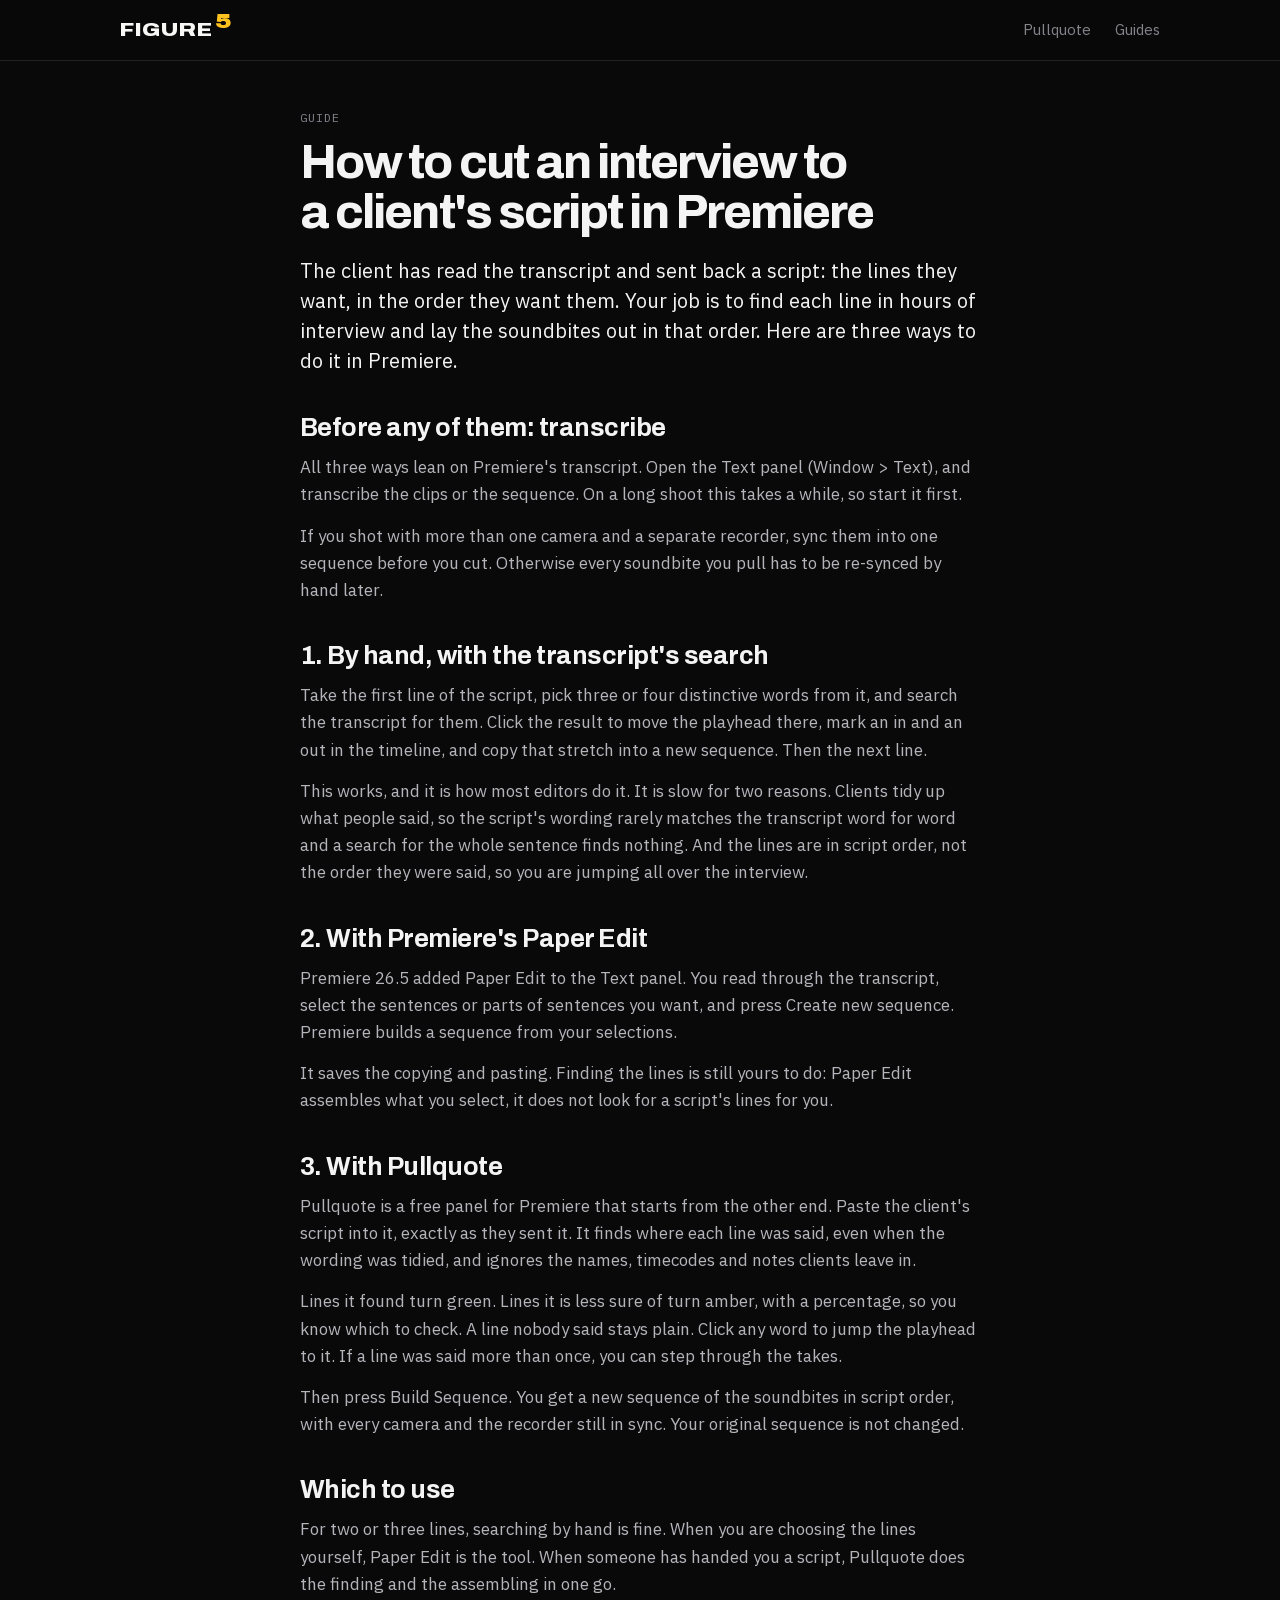
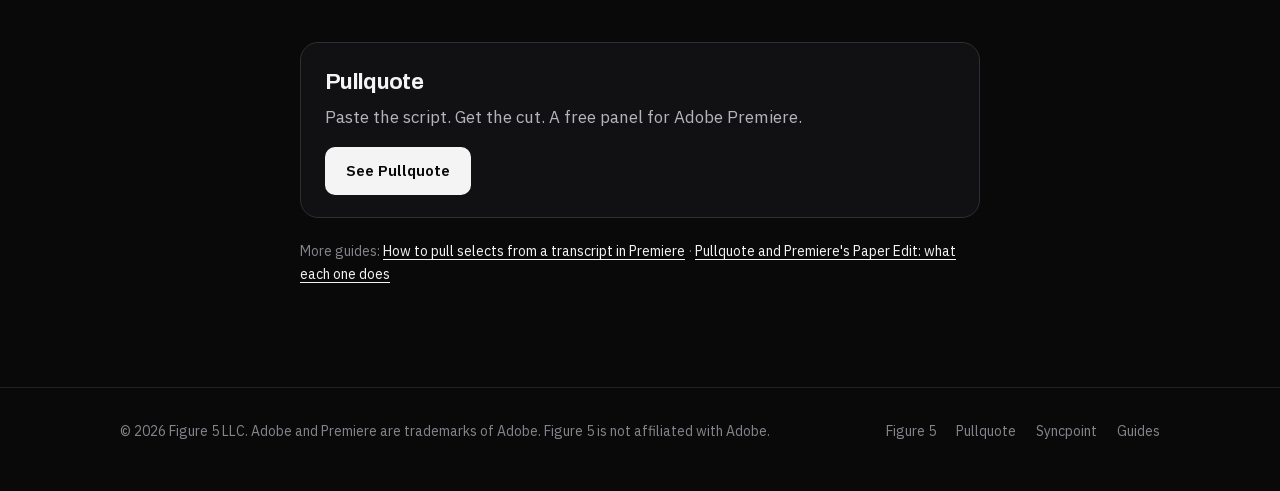
==== cut-interview-to-script-premiere.html @ 7e2ee5b4 "Guides: three Pullquote articles, the guides list, and links to them Co-Authored-By: Claude Fable 5." ====
<!doctype html>
<html lang="en">
<head>
<meta charset="utf-8">
<meta name="viewport" content="width=device-width,initial-scale=1,viewport-fit=cover">
<title>How to cut an interview to a client&#x27;s script in Premiere · Figure 5</title>
<meta name="description" content="The client sends a script of the lines they want. Three ways to find those lines in your interview footage and build the cut in Premiere, from slowest to fastest.">
<link rel="canonical" href="https://figure5media.com/cut-interview-to-script-premiere">
<meta property="og:type" content="article">
<meta property="og:url" content="https://figure5media.com/cut-interview-to-script-premiere">
<meta property="og:title" content="How to cut an interview to a client&#x27;s script in Premiere">
<meta property="og:description" content="The client sends a script of the lines they want. Three ways to find those lines in your interview footage and build the cut in Premiere, from slowest to fastest.">
<meta property="og:site_name" content="Figure 5">
<meta property="og:image" content="https://figure5media.com/og-pullquote.png">
<meta property="og:image:width" content="1200">
<meta property="og:image:height" content="630">
<meta name="twitter:card" content="summary_large_image">
<meta name="theme-color" content="#09090a">
<link rel="alternate" type="text/markdown" href="https://figure5media.com/cut-interview-to-script-premiere.md">
<link rel="icon" href="favicon.ico">
<link rel="icon" type="image/png" sizes="32x32" href="favicon-32x32.png">
<link rel="apple-touch-icon" href="apple-touch-icon.png">
<link rel="preload" href="fonts/Archivo.woff2" as="font" type="font/woff2" crossorigin>
<link rel="stylesheet" href="site.css">
<script type="application/ld+json">
{
  "@context": "https://schema.org",
  "@type": "Article",
  "headline": "How to cut an interview to a client's script in Premiere",
  "description": "The client sends a script of the lines they want. Three ways to find those lines in your interview footage and build the cut in Premiere, from slowest to fastest.",
  "datePublished": "2026-11-21",
  "dateModified": "2026-11-21",
  "mainEntityOfPage": "https://figure5media.com/cut-interview-to-script-premiere",
  "author": {
    "@type": "Organization",
    "name": "Figure 5",
    "url": "https://figure5media.com/"
  },
  "publisher": {
    "@type": "Organization",
    "name": "Figure 5 LLC",
    "url": "https://figure5media.com/"
  },
  "about": {
    "@type": "SoftwareApplication",
    "name": "Pullquote",
    "url": "https://figure5media.com/pullquote"
  }
}
</script>
</head>
<body class="guide">
<a class="skip" href="#main">Skip to content</a>
<header class="top">
  <div class="wrap">
    <a class="mark" href="./" aria-label="Figure 5, home">FIGURE<sup>5</sup></a>
    <nav class="links" aria-label="Main">
      <a href="pullquote.html">Pullquote</a>
      <a href="guides.html">Guides</a>
    </nav>
  </div>
</header>
<main id="main" class="wrap article">

  <p class="label">Guide</p>
  <h1>How to cut an interview to a client&#x27;s script in Premiere</h1>
  <p class="lede">The client has read the transcript and sent back a script: the lines they want, in the order they want them. Your job is to find each line in hours of interview and lay the soundbites out in that order. Here are three ways to do it in Premiere.</p>
  <h2>Before any of them: transcribe</h2>
  <p>All three ways lean on Premiere&#x27;s transcript. Open the Text panel (Window &gt; Text), and transcribe the clips or the sequence. On a long shoot this takes a while, so start it first.</p>
  <p>If you shot with more than one camera and a separate recorder, sync them into one sequence before you cut. Otherwise every soundbite you pull has to be re-synced by hand later.</p>
  <h2>1. By hand, with the transcript&#x27;s search</h2>
  <p>Take the first line of the script, pick three or four distinctive words from it, and search the transcript for them. Click the result to move the playhead there, mark an in and an out in the timeline, and copy that stretch into a new sequence. Then the next line.</p>
  <p>This works, and it is how most editors do it. It is slow for two reasons. Clients tidy up what people said, so the script&#x27;s wording rarely matches the transcript word for word and a search for the whole sentence finds nothing. And the lines are in script order, not the order they were said, so you are jumping all over the interview.</p>
  <h2>2. With Premiere&#x27;s Paper Edit</h2>
  <p>Premiere 26.5 added Paper Edit to the Text panel. You read through the transcript, select the sentences or parts of sentences you want, and press Create new sequence. Premiere builds a sequence from your selections.</p>
  <p>It saves the copying and pasting. Finding the lines is still yours to do: Paper Edit assembles what you select, it does not look for a script&#x27;s lines for you.</p>
  <h2>3. With Pullquote</h2>
  <p>Pullquote is a free panel for Premiere that starts from the other end. Paste the client&#x27;s script into it, exactly as they sent it. It finds where each line was said, even when the wording was tidied, and ignores the names, timecodes and notes clients leave in.</p>
  <p>Lines it found turn green. Lines it is less sure of turn amber, with a percentage, so you know which to check. A line nobody said stays plain. Click any word to jump the playhead to it. If a line was said more than once, you can step through the takes.</p>
  <p>Then press Build Sequence. You get a new sequence of the soundbites in script order, with every camera and the recorder still in sync. Your original sequence is not changed.</p>
  <h2>Which to use</h2>
  <p>For two or three lines, searching by hand is fine. When you are choosing the lines yourself, Paper Edit is the tool. When someone has handed you a script, Pullquote does the finding and the assembling in one go.</p>
  <aside class="guide-cta">
    <div><b>Pullquote</b><span>Paste the script. Get the cut. A free panel for Adobe Premiere.</span></div>
    <a class="btn solid" href="pullquote.html">See Pullquote</a>
  </aside>
  <p class="fine">More guides: <a href="pull-selects-from-transcript-premiere.html">How to pull selects from a transcript in Premiere</a> · <a href="pullquote-vs-paper-edit.html">Pullquote and Premiere&#x27;s Paper Edit: what each one does</a></p>
</main>
<footer>
  <div class="wrap">
    <p>© 2026 Figure 5 LLC. Adobe and Premiere are trademarks of Adobe. Figure 5 is not affiliated with Adobe.</p>
    <nav aria-label="Footer">
      <a href="./">Figure 5</a>
      <a href="pullquote.html">Pullquote</a>
      <a href="https://syncpoint.video/">Syncpoint</a>
      <a href="guides.html">Guides</a>
    </nav>
  </div>
</footer>
</body>
</html>
---- site.css ----
/* Figure 5: one stylesheet for every page.
   The same quiet dark as syncpoint.video, so the family reads as one maker. Premiere is drawn in its
   own grays, so the tools are what stand out; the logo's gold appears once, on the 5. */
@font-face { font-family: "Archivo"; font-weight: 400 900; font-stretch: 75% 125%; font-display: swap; src: url(fonts/Archivo.woff2) format("woff2"); }
@font-face { font-family: "IBM Plex Sans"; font-weight: 400 600; font-display: swap; src: url(fonts/IBMPlexSans.woff2) format("woff2"); }
@font-face { font-family: "IBM Plex Mono"; font-weight: 400; font-display: swap; src: url(fonts/IBMPlexMono-400.woff2) format("woff2"); }

:root {
  color-scheme: dark;
  --bg: #09090a; --surface: #111113; --surface-2: #17171a; --line: #212125; --line-2: #2e2e33;
  --text: #b4b4ba; --text-strong: #f4f4f5; --dim: #84848b; --gold: #ffc21f; --gold-hi: #ffe38a;
  --rose: #ff7f8e; --blue: #70abf7; --mint: #7bedc9;
  /* Premiere, drawn: its panel grays, its blue, its clip colors */
  --pr-bg: #1d1d1f; --pr-panel: #232325; --pr-head: #2a2a2d; --pr-line: #333337; --pr-text: #c8c8cc; --pr-dim: #8d8d93; --pr-blue: #4b9cf5;
  /* The panels' own colours (ui-kit.css, dark) */
  --k-text: #bdbdbd; --k-strong: #d4d4d4; --k-dim: #9a9a9a; --k-faint: #8a8a8a; --k-green: #62dba8; --k-amber: #e2b866; --k-line: #3a3a3a; --k-border: #6e6e6e;
  --display: "Archivo", "Helvetica Neue", Arial, sans-serif;
  --body: "IBM Plex Sans", "Helvetica Neue", Arial, sans-serif;
  --mono: "IBM Plex Mono", ui-monospace, Menlo, monospace;
  --gutter: clamp(16px, 4vw, 40px);
  --wave: url("data:image/svg+xml,%3Csvg xmlns='http://www.w3.org/2000/svg' width='96' height='32'%3E%3Cg fill='rgba(0,0,0,.32)'%3E%3Crect x='0' y='11' width='2' height='10' rx='1'/%3E%3Crect x='4' y='7' width='2' height='18' rx='1'/%3E%3Crect x='8' y='12' width='2' height='8' rx='1'/%3E%3Crect x='12' y='5' width='2' height='22' rx='1'/%3E%3Crect x='16' y='9' width='2' height='14' rx='1'/%3E%3Crect x='20' y='3' width='2' height='26' rx='1'/%3E%3Crect x='24' y='10' width='2' height='12' rx='1'/%3E%3Crect x='28' y='6' width='2' height='20' rx='1'/%3E%3Crect x='32' y='13' width='2' height='6' rx='1'/%3E%3Crect x='36' y='8' width='2' height='16' rx='1'/%3E%3Crect x='40' y='4' width='2' height='24' rx='1'/%3E%3Crect x='44' y='11' width='2' height='10' rx='1'/%3E%3Crect x='48' y='7' width='2' height='18' rx='1'/%3E%3Crect x='52' y='2' width='2' height='28' rx='1'/%3E%3Crect x='56' y='10' width='2' height='12' rx='1'/%3E%3Crect x='60' y='12' width='2' height='8' rx='1'/%3E%3Crect x='64' y='6' width='2' height='20' rx='1'/%3E%3Crect x='68' y='9' width='2' height='14' rx='1'/%3E%3Crect x='72' y='4' width='2' height='24' rx='1'/%3E%3Crect x='76' y='11' width='2' height='10' rx='1'/%3E%3Crect x='80' y='8' width='2' height='16' rx='1'/%3E%3Crect x='84' y='13' width='2' height='6' rx='1'/%3E%3Crect x='88' y='5' width='2' height='22' rx='1'/%3E%3Crect x='92' y='10' width='2' height='12' rx='1'/%3E%3C/g%3E%3C/svg%3E");
}
* { box-sizing: border-box; }
html { scroll-padding-top: 72px; scroll-behavior: smooth; -webkit-text-size-adjust: 100%; }
body { margin: 0; background: var(--bg); color: var(--text); font-family: var(--body); font-size: 1.0625rem; line-height: 1.6; -webkit-font-smoothing: antialiased; }
a { color: inherit; }
p, ul, ol, figure { margin: 0; padding: 0; }
:focus-visible { outline: 2px solid var(--blue); outline-offset: 3px; border-radius: 6px; }
.wrap { max-width: 1120px; margin: 0 auto; padding-inline: var(--gutter); }
h1, h2, h3 { font-family: var(--display); color: var(--text-strong); text-wrap: balance; margin: 0; letter-spacing: -0.025em; }
h1 { font-size: clamp(2.1rem, 4.6vw, 3.4rem); font-weight: 750; line-height: 1.02; letter-spacing: -0.04em; }
h2 { font-size: clamp(1.75rem, 3.6vw, 2.5rem); font-weight: 700; line-height: 1.1; }
h3 { font-size: 1.125rem; font-weight: 650; letter-spacing: -0.01em; }
.skip { position: absolute; left: -999px; top: 0; background: var(--text-strong); color: #0a0a0b; padding: 8px 14px; z-index: 20; }
.skip:focus { left: 0; }
.label { font: 400 0.75rem/1 var(--mono); letter-spacing: 0.09em; text-transform: uppercase; color: var(--dim); }
.lede { max-width: 58ch; font-size: clamp(1.0625rem, 1.9vw, 1.25rem); line-height: 1.5; color: var(--text); text-wrap: pretty; }
.lede strong { color: var(--text-strong); font-weight: 500; }
.fine { font-size: 0.875rem; color: var(--dim); }

/* Buttons: one light button for the main step, quiet outlines for the rest */
.btn { display: inline-flex; align-items: center; justify-content: center; gap: 8px; font-family: var(--body); font-weight: 600; font-size: 0.9375rem;
       padding: 11px 20px; border-radius: 10px; border: 1px solid transparent; text-decoration: none; cursor: pointer; white-space: nowrap; transition: background 160ms, border-color 160ms; }
.btn.solid { background: var(--text-strong); color: #0a0a0b; }
.btn.solid:hover { background: var(--gold); }
.btn.small { padding: 7px 14px; font-size: 0.875rem; border-radius: 8px; }
.btn.ghost { background: transparent; color: var(--text-strong); border-color: var(--line-2); }
.btn.ghost:hover { border-color: #4a4a51; background: var(--surface); }
/* While no seller is switched on (<html data-checkout="">), Buy gives way to a quiet line. */
[data-checkout=""] [data-buy] { display: none; }
[data-checkout="paddle"] .soon { display: none; }
[data-download=""] [data-dl] { display: none; }
[data-download="on"] .soon { display: none; }
.soon { color: var(--dim); font-size: 0.9375rem; }

/* Header */
header.top { position: sticky; top: env(safe-area-inset-top, 0px); z-index: 10; background: color-mix(in srgb, var(--bg) 82%, transparent); backdrop-filter: blur(12px); -webkit-backdrop-filter: blur(12px); border-bottom: 1px solid var(--line); }
.top .wrap { display: flex; align-items: center; gap: 28px; height: 60px; }
.mark, .watermark { font-family: var(--display); font-weight: 800; font-stretch: 112%; letter-spacing: 0.02em; }
/* The wordmark as ChatGPT drew it for Michael (2026-11-21): heavier, wider, off-white, the yellow 5 raised. Set in
   Archivo at its heaviest and widest, which the site already carries, so it stays text and stays sharp. */
.mark { font-size: 1.125rem; font-weight: 900; font-stretch: 125%; letter-spacing: 0.055em; line-height: 1; color: #f7f7f5; text-decoration: none; display: inline-flex; align-items: flex-start; }
.mark sup { font-size: 1.12em !important; margin-left: 0.1em !important; transform: translateY(-0.34em) !important; }
.mark sup, .watermark sup { color: var(--gold); font-size: 1.05em; line-height: 0.7; margin-left: 0.08em; transform: translateY(-0.28em); display: inline-block; vertical-align: top; }
.brand svg { width: 26px; height: 26px; flex: none; }
.hero h1 { display: inline-flex; align-items: center; gap: 0.2em; }
.hero h1 svg { width: 0.82em; height: 0.82em; flex: none; }
.brand { display: flex; align-items: center; gap: 10px; text-decoration: none; }
.brand span { font-family: var(--display); font-weight: 700; font-size: 1.125rem; color: var(--text-strong); letter-spacing: -0.02em; }
nav.links { display: flex; gap: 24px; margin-left: auto; font-size: 0.9375rem; }
nav.links a { text-decoration: none; color: var(--dim); transition: color 160ms; }
nav.links a:hover { color: var(--gold); }
@media (max-width: 560px) { nav.links { gap: 16px; font-size: 0.875rem; } nav.links .opt { display: none; } }

/* The top of the home page: one sentence, close under the header. */
.intro { display: grid; gap: 14px; padding-block: clamp(28px, 4vw, 52px) clamp(8px, 1.5vw, 16px); }

/* A tool: its name and one line on the left, where to go on the right, lined up with the demo's edges. */
.tool { padding-block: clamp(22px, 3vw, 36px) clamp(36px, 5vw, 56px); }
.tool + .tool { border-top: 1px solid var(--line); }
.tool-head { display: flex; justify-content: space-between; align-items: flex-end; gap: 24px 32px; padding-bottom: clamp(18px, 2.4vw, 26px); }
.tool-name { display: grid; gap: 8px; justify-items: start; }
.tool-name h2, .tool-name h1 { display: inline-flex; align-items: center; gap: 0.25em; font-size: clamp(2rem, 4.6vw, 3rem); font-weight: 750; line-height: 0.95; letter-spacing: -0.045em; }
.tool-name svg { width: 0.82em; height: 0.82em; flex: none; }
.tagline { font-family: var(--display); font-size: clamp(1.125rem, 2.2vw, 1.4375rem); font-weight: 500; line-height: 1.3; color: var(--text-strong); letter-spacing: -0.015em; }
.tool-go { display: grid; gap: 10px; justify-items: end; text-align: right; }
.tag { font: 400 0.6875rem/1 var(--mono); letter-spacing: 0.08em; text-transform: uppercase; color: var(--gold); border: 1px solid color-mix(in srgb, var(--gold) 50%, transparent); padding: 5px 7px; border-radius: 5px; align-self: center; }
@media (max-width: 760px) { .tool-head { flex-direction: column; align-items: flex-start; } .tool-go { justify-items: start; text-align: left; } }

/* THE DEMOS: a corner of Premiere, drawn in its own grays - the Project panel, the tool's panel and the
   Timeline. Each plays by itself. Drawn as on syncpoint.video; Syncpoint's is that page's demo unchanged. */
.demo { position: relative; max-width: 1080px; margin: 0 auto; padding: 4px; display: grid; grid-template-columns: 1.15fr 1fr; gap: 4px;
        background: #0e0e0f; border: 1px solid #2b2b2e; border-radius: 12px; overflow: hidden;
        box-shadow: 0 30px 80px -20px rgba(0,0,0,.75); font-family: var(--body); font-size: 11px; line-height: 1.6; color: var(--pr-text); }
.pn { background: var(--pr-bg); border-radius: 6px; overflow: hidden; display: flex; flex-direction: column; min-width: 0; }
.pn.tlp { grid-column: 1 / -1; }
.ptabs { display: flex; align-items: stretch; gap: 18px; height: 28px; padding: 0 12px; border-bottom: 1px solid var(--pr-line); color: var(--pr-dim); white-space: nowrap; overflow: hidden; flex: none; }
.ptabs span { display: flex; align-items: center; gap: 6px; }
.ptabs .on { color: #e6e6e9; box-shadow: inset 0 -2px 0 #9a9aa0; }
.ptabs .hb { color: var(--pr-dim); font-style: normal; font-size: 12px; }
.lb { width: 9px; height: 9px; border-radius: 2px; flex: none; display: inline-block; }
.lb.g { background: #5fbf6e; } .lb.y { background: #e0a83c; }
.ic { width: 12px; height: 12px; flex: none; color: #9b9ba1; }

/* Project panel */
.proj { padding-bottom: 8px; }
.proj-file { display: flex; align-items: center; gap: 6px; padding: 8px 12px 6px; color: #d6d6da; }
.proj-search { margin: 0 12px 8px; height: 20px; border-radius: 4px; background: #141416; border: 1px solid var(--pr-line); display: flex; align-items: center; padding: 0 6px; }
.proj-cols, .proj-row { display: grid; grid-template-columns: 1fr 74px 84px; gap: 8px; align-items: center; padding: 0 12px; height: 22px; }
.proj-cols { color: var(--pr-dim); border-bottom: 1px solid var(--pr-line); }
.proj-row { color: #d6d6da; }
.proj-row > span:first-child { display: flex; align-items: center; gap: 7px; min-width: 0; overflow: hidden; white-space: nowrap; }
.proj-row .num { color: var(--pr-dim); font-variant-numeric: tabular-nums; }
.proj-row.new { opacity: 0; transition: opacity 300ms ease 700ms, background 300ms ease 700ms; }
:is([data-stage="done"], [data-stage="built"]) .proj-row.new { opacity: 1; background: #2c3a52; }

/* Syncpoint panel, as it looks in Premiere */
.sp-seq { display: flex; align-items: center; gap: 8px; padding: 12px 14px 10px; font-size: 12px; color: #e0e0e4; min-width: 0; }
.sp-seq span { overflow: hidden; text-overflow: ellipsis; white-space: nowrap; }
.sp-btns { display: flex; gap: 8px; padding: 0 14px 12px; }
.sp-btn { font-size: 12px; font-weight: 600; padding: 4px 16px; border-radius: 999px; border: 1.5px solid #6a6a70; color: #e6e6e9; transition: background 120ms, transform 120ms, opacity 200ms; white-space: nowrap; }
.sp-btn.sync { border-color: #2680eb; background: rgba(38,128,235,.16); color: #cfe2fb; }
.press .sp-btn.sync { background: rgba(38,128,235,.45); transform: scale(0.95); }
.sp-main { position: relative; flex: 1; min-height: 142px; padding: 0 14px; font-size: 11.5px; }
.sp-state { position: absolute; inset: 0 14px auto; opacity: 0; transition: opacity 250ms; }
[data-stage="before"] .s-before, [data-stage="running"] .s-running, [data-stage="done"] .s-done { opacity: 1; }
.s-before { top: 14px; text-align: center; color: var(--pr-dim); line-height: 1.55; }
.s-before b { display: block; color: #d6d6da; font-weight: 400; }
.s-running { top: 6px; }
.s-running p { color: #d6d6da; margin-bottom: 8px; }
.bar { height: 4px; border-radius: 2px; background: #3a3a3f; overflow: hidden; }
.bar i { display: block; height: 100%; width: 0; background: #2680eb; }
[data-stage="running"] .bar i { width: 100%; transition: width 1700ms linear; }
.s-done p { display: flex; align-items: center; gap: 6px; }
.s-done .ans { font-size: 12.5px; font-weight: 600; color: #ececef; }
.s-done .sub { margin: 3px 0 0 20px; color: var(--pr-dim); }
.s-done .det { margin-top: 12px; font-weight: 600; color: #e0e0e4; }
.s-done .drow { margin-top: 5px; color: #b9b9bf; }
.tri { width: 0; height: 0; border-left: 4px solid transparent; border-right: 4px solid transparent; border-top: 5px solid #4b9cf5; display: inline-block; }
.tri.r { transform: rotate(-90deg); }
.sp-foot { display: flex; align-items: center; justify-content: space-between; padding: 8px 14px; color: var(--pr-dim); font-size: 10.5px; }

/* Pullquote panel, as it looks in Premiere (its own index.html and ui-kit.css, dark). */
.demo.pq { grid-template-columns: 1fr 1.25fr; }
.pq-body { display: flex; flex-direction: column; padding: 14px 14px 4px; flex: 1; min-height: 0; font-family: -apple-system, "Segoe UI", sans-serif; color: var(--k-text); }
.pq-brand { display: flex; align-items: center; }
.pq-brand svg { flex: none; margin-right: 8px; }
.pq-name { flex: 1; min-width: 0; font-size: 12px; color: var(--k-strong); white-space: nowrap; overflow: hidden; text-overflow: ellipsis; }
.pq-edit { flex: none; margin-left: 10px; padding: 2px 10px; font-size: 11px; border: 1px solid var(--k-line); border-radius: 14px; color: var(--k-text); opacity: 0; transition: opacity 250ms; }
.pq-meter { height: 2px; margin: 7px 0 10px; border-radius: 1px; background: var(--k-line); overflow: hidden; }
.pq-meter i { display: block; height: 2px; width: 0; background: #2680eb; }
.pq-sum { display: flex; align-items: center; height: 16px; margin: -3px 0 8px; font-size: 11px; white-space: nowrap; overflow: hidden; opacity: 0; transition: opacity 300ms ease 500ms; }
.lg { display: flex; align-items: center; margin-right: 14px; }
.sw { width: 10px; height: 10px; margin-right: 6px; border-radius: 2px; flex: none; }
.sw.found { background: rgba(98,219,168,.26); border-left: 2px solid var(--k-green); }
.sw.check { background: rgba(226,184,102,.30); border-left: 2px solid var(--k-amber); }
.sw.nf { border: 1px solid var(--k-border); }
.pq-doc { position: relative; height: 204px; overflow: hidden; padding: 2px 4px 0 0; }
.pq-box { position: absolute; inset: 0 0 8px 0; border: 1px solid #55555a; border-radius: 4px; background: #161617; padding: 7px 9px; font-size: 12px; color: var(--k-faint); transition: opacity 200ms; }
.pq-box::before { content: ""; display: inline-block; width: 1px; height: 14px; background: #d4d4d4; vertical-align: -2px; margin-right: 1px; animation: caret 1.1s steps(1) infinite; }
@keyframes caret { 50% { opacity: 0; } }
.blk, .plain { font-size: 12px; line-height: 1.6; color: var(--k-text); margin: 7px 0; opacity: 0; transition: opacity 250ms, background-color 350ms, border-color 350ms; transition-delay: 0ms, var(--d, 0ms), var(--d, 0ms); }
.blk { padding: 4px 24px 5px 8px; border-radius: 4px; border-left: 2px solid transparent; background-color: transparent; }
.plain { padding: 0 9px 0 10px; }
.blk:first-of-type { margin-top: 0; }
.pct { font-size: 10px; font-weight: 700; color: var(--k-amber); margin-right: 5px; display: none; }
.said { color: var(--k-faint); }
.ig { color: var(--k-faint); font-size: 11px; letter-spacing: 1px; padding: 0 2px; display: none; }
.pq-foot { display: flex; align-items: center; height: 36px; margin-right: -6px; }
.showig { font-size: 11px; color: var(--k-dim); opacity: 0; transition: opacity 250ms; }
.pq-foot .grow { flex: 1; }
.sp-btn.build { border-color: #2680eb; color: #4b9cf5; margin-left: 6px; opacity: .4; }
.press .sp-btn.build { background: rgba(38,128,235,.3); transform: scale(0.95); }
/* Its stages: empty (the box), pasted (the script, plain), matched (blocks), built (the new sequence). */
:is([data-stage="pasted"], [data-stage="matched"], [data-stage="building"], [data-stage="built"]) .pq-box { opacity: 0; }
:is([data-stage="pasted"], [data-stage="matched"], [data-stage="building"], [data-stage="built"]) :is(.blk, .plain) { opacity: 1; }
:is([data-stage="matched"], [data-stage="building"], [data-stage="built"]) :is(.pq-sum, .pq-edit, .showig) { opacity: 1; }
:is([data-stage="matched"], [data-stage="building"], [data-stage="built"]) .blk { border-left-color: var(--k-green); background-color: rgba(98,219,168,.14); }
:is([data-stage="matched"], [data-stage="building"], [data-stage="built"]) .blk.check { border-left-color: var(--k-amber); background-color: rgba(226,184,102,.17); }
:is([data-stage="matched"], [data-stage="building"], [data-stage="built"]) :is(.pct, .ig) { display: inline; }
:is([data-stage="matched"], [data-stage="building"], [data-stage="built"]) .said { display: none; }
:is([data-stage="matched"], [data-stage="building"], [data-stage="built"]) .sp-btn.build { opacity: 1; }

/* Timeline panel */
.tlg { --hw: 118px; --rowH: 40px; --rulerH: 38px; display: grid; grid-template-columns: 30px var(--hw) 1fr; grid-template-rows: var(--rulerH) calc(4 * var(--rowH)) 16px; }
.tl-tools { grid-row: 1 / -1; border-right: 1px solid var(--pr-line); display: flex; flex-direction: column; align-items: center; gap: 6px; padding-top: 8px; }
.tl-tools svg { width: 18px; height: 18px; padding: 3px; border-radius: 4px; color: #a5a5ab; }
.tl-tools svg.on { background: #2680eb; color: #fff; }
.tcbox { display: flex; flex-direction: column; justify-content: center; padding-left: 8px; border-bottom: 1px solid var(--pr-line); }
.tc { font-size: 13px; font-weight: 500; color: #4b9cf5; font-variant-numeric: tabular-nums; letter-spacing: 0.02em; }
.ruler { position: relative; border-bottom: 1px solid var(--pr-line); overflow: hidden; }
.ruler .ticks { position: absolute; left: 0; right: 0; bottom: 0; height: 7px; background: repeating-linear-gradient(90deg, #55555b 0 1px, transparent 1px 25%); }
.ruler .minor { position: absolute; left: 0; right: 0; bottom: 0; height: 3px; background: repeating-linear-gradient(90deg, #3a3a3f 0 1px, transparent 1px 10px); }
.tick { position: absolute; top: 3px; font-size: 9.5px; color: var(--pr-dim); font-variant-numeric: tabular-nums; transform: translateX(3px); white-space: nowrap; }
.mk { position: absolute; top: 17px; height: 9px; border-radius: 1px; opacity: 0; transition: opacity 400ms ease 900ms; }
.mk span { position: absolute; left: 10px; top: 0; font-size: 7.5px; font-weight: 700; letter-spacing: 0.06em; line-height: 9px; color: rgba(10,10,11,.85); white-space: nowrap; }
.mk::before { content: ""; position: absolute; left: 0; top: -2px; width: 7px; height: 11px; background: inherit; clip-path: polygon(0 0, 100% 0, 100% 70%, 50% 100%, 0 70%); filter: brightness(1.15); }
.mk.ok { background: #3fcf8e; } .mk.bad { background: #e46a78; }
[data-stage="done"] .mk { opacity: 1; }
.heads { display: grid; grid-template-rows: repeat(4, var(--rowH)); }
.th { display: flex; align-items: center; gap: 7px; padding: 0 8px 0 4px; border-bottom: 1px solid var(--pr-line); background: #222225; }
.th .patch, .th .tgt { width: 20px; height: 16px; border-radius: 3px; display: grid; place-items: center; font-size: 9px; font-weight: 600; color: #e6e6e9; flex: none; }
.th .patch.on, .th .tgt.on { background: #2f64b8; }
.th .ms { font-size: 9px; color: #9b9ba1; width: 10px; text-align: center; }
.lane { position: relative; overflow: hidden; background: #19191b; }
.rowline { position: absolute; left: 0; right: 0; height: 1px; background: var(--pr-line); }
.clip { --x: var(--xb); --row: var(--rb);
  position: absolute; left: calc(var(--x) * 1%); width: calc(var(--w) * 1%);
  top: calc(var(--row) * var(--rowH) + 3px); height: calc(var(--rowH) - 6px);
  border-radius: 2px; padding: 2px 5px 0; overflow: hidden; white-space: nowrap; text-overflow: ellipsis;
  font-size: 9.5px; color: #1b2133; box-shadow: inset 0 0 0 1px rgba(0,0,0,.28);
  transition: left 900ms cubic-bezier(.2,.8,.2,1), top 900ms cubic-bezier(.2,.8,.2,1), opacity 350ms ease; transition-delay: var(--d, 0ms); }
.clip.v { background: #8fa9e6; }
.clip.au { background: #86d3a4 var(--wave) repeat-x 0 85% / auto 62%; color: #173b26; }
.clip.au.ca { background-color: #8fa9e6; background-position: 0 50%; background-size: auto 70%; }   /* a camera's own sound: its clip's label color, no name, as in Premiere; recorder files are green */
:is([data-stage="done"], [data-stage="built"]) .clip { --x: var(--xa); --row: var(--ra, var(--rb)); }
[data-stage="done"] .clip.ca { opacity: 0; }
/* Pullquote's build: the long takes give way to the soundbites, which close up in script order. */
.clip.seg { opacity: 0; }
[data-stage="built"] .clip.seg { opacity: 1; }
[data-stage="built"] .clip.src { opacity: 0; transition-delay: 0ms; }
.playhead { position: absolute; top: 0; bottom: 0; width: 1px; left: 1.5%; background: #4b9cf5; z-index: 2; transition: left 1200ms cubic-bezier(.2,.8,.2,1) 200ms; }
[data-stage="done"] .playhead { left: 38%; }
.ruler .phead { position: absolute; bottom: 0; left: 1.5%; width: 9px; height: 11px; margin-left: -4px; background: #4b9cf5; clip-path: polygon(0 0, 100% 0, 100% 60%, 50% 100%, 0 60%); transition: left 1200ms cubic-bezier(.2,.8,.2,1) 200ms; z-index: 2; }
[data-stage="done"] .ruler .phead { left: 38%; }
.zoombar { grid-column: 2 / -1; display: flex; align-items: center; gap: 0; padding: 0 8px; border-top: 1px solid var(--pr-line); }
.zoombar i { flex: 1; height: 2px; background: #3a3a3f; position: relative; }
.zoombar i::before, .zoombar i::after { content: ""; position: absolute; top: -3px; width: 8px; height: 8px; border-radius: 50%; border: 1px solid #8d8d93; background: var(--pr-bg); }
.zoombar i::before { left: -4px; } .zoombar i::after { right: -4px; }
.ttab { gap: 6px; }
.ttab.syn { display: none; }
:is([data-stage="done"], [data-stage="built"]) .ttab.syn { display: flex; }
:is([data-stage="done"], [data-stage="built"]) .ttab.orig { color: var(--pr-dim); box-shadow: none; }
.demo.instant * { transition: none !important; }
.demo-cap { display: flex; flex-wrap: wrap; align-items: center; justify-content: space-between; gap: 8px 16px; max-width: 1080px; margin: 14px auto 0; font-size: 0.8125rem; color: var(--dim); }
.playpause { background: none; border: 1px solid var(--line-2); color: var(--dim); font: inherit; font-size: 0.8125rem; padding: 3px 12px; border-radius: 999px; cursor: pointer; }
.playpause:hover { color: var(--text-strong); border-color: #4a4a51; }
@media (prefers-reduced-motion: reduce) { .demo * { transition: none !important; animation: none !important; } .playpause { display: none; } html { scroll-behavior: auto; } }
@media (max-width: 760px) {
  .demo, .demo.pq { grid-template-columns: 1fr; }
  .proj, .tl-tools { display: none; }
  .tlg { --hw: 30px; --rowH: 34px; --rulerH: 32px; grid-template-columns: var(--hw) 1fr; }
  .tcbox { padding-left: 4px; } .tc { font-size: 0; }
  .th { justify-content: center; padding: 0; }
  .th .patch, .th .ic, .th .ms { display: none; } .th .tgt { background: none !important; color: var(--pr-dim); }
  .tick { font-size: 8px; } .tick:nth-child(even) { display: none; }
  .clip { font-size: 8px; padding: 1px 3px 0; }
  .mk span { display: none; }
  .sp-main { min-height: 84px; }
  .s-done .drow { display: none; }
  .pq-doc { height: 268px; }
  .lg:last-child { display: none; }
}

/* Sections */
.band { padding-block: clamp(48px, 7vw, 88px); border-top: 1px solid var(--line); }
.split { display: grid; grid-template-columns: 1fr 2fr; gap: clamp(24px, 5vw, 64px); align-items: start; }
.stack { display: grid; gap: 16px; align-content: start; justify-items: start; }
.list { list-style: none; display: grid; grid-template-columns: 1fr 1fr; border-top: 1px solid var(--line); margin-top: 12px; width: 100%; }
.list li { padding: 13px 16px 13px 0; border-bottom: 1px solid var(--line); font-size: 0.96875rem; color: var(--text-strong); }
.promises { display: grid; grid-template-columns: repeat(3, 1fr); border-block: 1px solid var(--line); }
.promises div { padding: 26px 24px; display: grid; gap: 6px; align-content: start; border-left: 1px solid var(--line); }
.promises div:nth-child(3n + 1) { border-left: 0; padding-left: 0; }
.promises div:nth-child(n + 4) { border-top: 1px solid var(--line); }
.promises b { color: var(--text-strong); font-weight: 600; font-size: 1.0625rem; }
.promises span { font-size: 0.96875rem; line-height: 1.55; }
.promises.steps { counter-reset: n; }
.promises.steps div::before { counter-increment: n; content: "0" counter(n); font: 400 0.75rem/1 var(--mono); color: var(--dim); letter-spacing: 0.08em; margin-bottom: 6px; }
.limits { padding-left: 1.1em; display: grid; gap: 8px; font-size: 0.96875rem; }
.buybox { display: grid; gap: 18px; justify-items: center; text-align: center; }
.cta-row { display: flex; flex-wrap: wrap; gap: 10px 14px; align-items: center; }
.soon a, .fine a, .faq a { color: var(--text-strong); text-underline-offset: 3px; }
.soon a:hover, .fine a:hover, .faq a:hover { color: var(--gold); }
@media (max-width: 820px) {
  .split { grid-template-columns: 1fr; }
  .promises { grid-template-columns: 1fr; }
  .promises div, .promises div:nth-child(3n + 1) { border-left: 0; padding-inline: 4px; }
  .promises div + div { border-top: 1px solid var(--line); }
}
@media (max-width: 480px) { .list { grid-template-columns: 1fr; } }

/* Contact */
form { display: grid; gap: 12px; max-width: 520px; width: 100%; }
input, textarea { width: 100%; min-width: 0; background: var(--surface); border: 1px solid var(--line-2); border-radius: 10px; color: var(--text-strong); padding: 11px 13px; font: inherit; }
input:focus, textarea:focus { outline: none; border-color: #55555c; }
input::placeholder, textarea::placeholder { color: #5f5f66; }
textarea { min-height: 120px; resize: vertical; }
form .btn { justify-self: start; }
.hp { position: absolute; left: -9999px; }
.email { font: 650 clamp(1.2rem, 2.4vw, 1.6rem)/1.2 var(--display); color: var(--gold); text-decoration: none; transition: color 160ms; }
.email:hover { color: var(--gold-hi); }

/* Work (the unlisted page) */
.videos { display: grid; grid-template-columns: 1fr 1fr; gap: 28px; padding-bottom: 88px; }
.videos figure { display: grid; gap: 12px; }
.videos iframe { width: 100%; aspect-ratio: 16 / 9; border: 0; border-radius: 12px; background: #000; }
.videos figcaption { font-family: var(--display); font-weight: 650; color: var(--text-strong); }
@media (max-width: 760px) { .videos { grid-template-columns: 1fr; } }

footer { border-top: 1px solid var(--line); padding-block: 32px 48px; color: var(--dim); font-size: 0.875rem; }
footer .wrap { display: flex; flex-wrap: wrap; justify-content: space-between; gap: 12px 28px; }
footer nav { display: flex; flex-wrap: wrap; gap: 20px; }
footer a { text-decoration: none; }
footer a:hover { color: var(--gold); }

/* THE HOME PAGE'S CARDS: one big button for each tool. On top, the tool's Timeline as Premiere draws it,
   going by itself from before to after; under it the name, one line, and where the card leads. */
main > section { padding-block: clamp(48px, 7vw, 88px); border-top: 1px solid var(--line); }
main > section.cards { border-top: 0; padding-block: clamp(14px, 2vw, 24px) clamp(48px, 7vw, 88px); display: grid; grid-template-columns: 1fr 1fr; gap: 20px; }
.card { display: flex; flex-direction: column; min-width: 0; background: var(--surface); border: 1px solid var(--line-2); border-radius: 18px; padding: 10px; text-decoration: none; color: var(--text); transition: border-color 200ms, transform 200ms, background 200ms; }
.card:hover { border-color: var(--gold); transform: translateY(-3px); background: var(--surface-2); }
.card-text { display: grid; gap: 8px; justify-items: start; padding: 22px 16px 16px; flex: 1; align-content: start; }
.card h2 { display: inline-flex; align-items: center; gap: 0.3em; font-size: clamp(1.75rem, 3.2vw, 2.4rem); font-weight: 750; line-height: 1; letter-spacing: -0.04em; }
.card h2 svg { width: 0.82em; height: 0.82em; flex: none; }
.card .tagline { font-size: clamp(1.0625rem, 1.7vw, 1.25rem); }
.go { margin-top: 10px; font-weight: 600; font-size: 0.9375rem; color: var(--text-strong); transition: color 200ms; }
.go::after { content: " →"; }
.card:hover .go { color: var(--gold); }
.demo.mini { grid-template-columns: 1fr; max-width: none; margin: 0; box-shadow: none; border-radius: 10px; }
.demo.mini .tl-tools { display: none; }
.demo.mini .tlg { --hw: 30px; --rowH: 34px; --rulerH: 32px; grid-template-columns: var(--hw) 1fr; }
.demo.mini .tcbox { padding-left: 4px; } .demo.mini .tc { font-size: 0; }
.demo.mini .th { justify-content: center; padding: 0; }
.demo.mini .th :is(.patch, .ic, .ms) { display: none; } .demo.mini .th .tgt { background: none !important; color: var(--pr-dim); }
.demo.mini .tick { font-size: 8.5px; }
.demo.mini .clip { font-size: 8.5px; padding: 1px 4px 0; }
@media (max-width: 860px) { main > section.cards { grid-template-columns: 1fr; } }

/* A TOOL'S OWN PAGE, laid out as syncpoint.video's. */
.hero { display: flex; justify-content: space-between; align-items: flex-end; gap: 32px; padding-block: clamp(28px, 4vw, 52px) clamp(22px, 2.5vw, 30px); }
.hero-name { display: grid; gap: 10px; justify-items: start; }
.hero-buy { display: grid; gap: 10px; justify-items: end; }
.hero-buy .fine { text-align: right; }
.hero h1 { font-size: clamp(2.5rem, 6vw, 4rem); font-weight: 750; line-height: 0.95; letter-spacing: -0.045em; }
.hero .tagline { font-size: clamp(1.25rem, 2.6vw, 1.625rem); }
.top .btn { margin-left: 0; }
@media (max-width: 760px) { .hero { flex-direction: column; align-items: center; text-align: center; gap: 20px; } .hero-name, .hero-buy { justify-items: center; } .hero-buy .fine { text-align: center; } .cta-row { justify-content: center; } }
@media (max-width: 720px) { .top nav.links.sections { display: none; } .top .btn { margin-left: auto; } }
.demo-wrap { padding-bottom: clamp(36px, 5vw, 56px); }
.demo-lede { margin: 26px auto 0; text-align: center; text-wrap: balance; }
.head { display: grid; gap: 14px; max-width: 40rem; margin-bottom: clamp(32px, 5vw, 52px); }
.head p { font-size: 1.125rem; }
.head.center { margin-inline: auto; text-align: center; justify-items: center; }
.price-card { max-width: 560px; margin: 0 auto; background: var(--surface); border: 1px solid var(--line-2); border-radius: 18px; padding: clamp(28px, 5vw, 40px); display: grid; gap: 22px; }
.price { display: flex; align-items: baseline; gap: 14px; flex-wrap: wrap; }
.price b { font-family: var(--display); font-weight: 750; font-size: clamp(3.25rem, 8vw, 4.25rem); line-height: 1; color: var(--text-strong); letter-spacing: -0.04em; }
.price-tag { display: grid; gap: 2px; font-size: 0.9375rem; }
.price-tag span { color: var(--mint); font-weight: 600; }
.price-tag em { font-style: normal; color: var(--dim); }
.price-card ul { list-style: none; display: grid; gap: 10px; }
.price-card li { display: flex; align-items: baseline; gap: 10px; color: var(--text-strong); }
.price-card li::before { content: ""; flex: none; width: 14px; height: 8px; border-left: 2px solid var(--dim); border-bottom: 2px solid var(--dim); transform: translateY(-3px) rotate(-45deg); }
.faq-grid { display: grid; grid-template-columns: 1fr 2fr; gap: clamp(24px, 5vw, 64px); align-items: start; }
@media (max-width: 820px) { .faq-grid { grid-template-columns: 1fr; } }
.faq { display: grid; border-top: 1px solid var(--line); }
.faq details { border-bottom: 1px solid var(--line); }
.faq summary { cursor: pointer; list-style: none; padding: 18px 32px 18px 0; position: relative; font-weight: 500; color: var(--text-strong); }
.faq summary::-webkit-details-marker { display: none; }
.faq summary::before, .faq summary::after { content: ""; position: absolute; right: 6px; top: 50%; width: 12px; height: 1.5px; background: var(--dim); transition: transform 180ms; }
.faq summary::after { transform: rotate(90deg); }
.faq details[open] summary::after { transform: rotate(0deg); }
.faq details p { padding: 0 0 20px; max-width: 64ch; }

/* ---- THE HOME PAGE, third pass: more presence. A soft light behind the top of the page, a large centred
   headline, cards with depth that light up under the pointer, and sections that rise in as they are reached. ---- */
body.home { background:
  radial-gradient(1100px 520px at 50% -160px, rgba(255, 194, 31, .12), transparent 70%),
  radial-gradient(700px 420px at 12% 6%, rgba(112, 171, 247, .07), transparent 70%),
  radial-gradient(700px 420px at 88% 6%, rgba(98, 219, 168, .06), transparent 70%),
  var(--bg); background-repeat: no-repeat; }
body.home::before { content: ""; position: absolute; inset: 0 0 auto 0; height: 760px; pointer-events: none; z-index: -1;
  background: linear-gradient(rgba(255,255,255,.035) 1px, transparent 1px) 0 0 / 100% 64px, linear-gradient(90deg, rgba(255,255,255,.035) 1px, transparent 1px) 50% 0 / 64px 100%;
  -webkit-mask-image: radial-gradient(ellipse 70% 75% at 50% 0%, #000 20%, transparent 75%); mask-image: radial-gradient(ellipse 70% 75% at 50% 0%, #000 20%, transparent 75%); }
body.home { position: relative; isolation: isolate; }
.home .intro { justify-items: center; text-align: center; gap: 20px; padding-block: clamp(44px, 7vw, 92px) clamp(30px, 4vw, 52px); }
.home .intro h1 { font-size: clamp(2.5rem, 6.6vw, 5rem); font-weight: 800; font-stretch: 104%; line-height: 0.98; letter-spacing: -0.05em; max-width: 13.5em;
  background: linear-gradient(180deg, #ffffff 30%, #a9a9b2 115%); -webkit-background-clip: text; background-clip: text; color: transparent; padding-bottom: 0.08em; }
.home .intro h1 em { font-style: normal; background: linear-gradient(100deg, #ffd04f 0%, var(--gold) 55%, #ffb81a 100%); -webkit-background-clip: text; background-clip: text; color: transparent; }
.home .intro .lede { max-width: 44ch; font-size: clamp(1.0625rem, 1.8vw, 1.3125rem); }
.kicker { display: inline-flex; align-items: center; gap: 9px; font: 400 0.75rem/1 var(--mono); letter-spacing: 0.1em; text-transform: uppercase; color: var(--text);
  padding: 8px 13px; border: 1px solid var(--line-2); border-radius: 999px; background: rgba(255,255,255,.03); }
.kicker::before { content: ""; width: 6px; height: 6px; border-radius: 50%; background: var(--gold); box-shadow: 0 0 10px var(--gold); }

main > section.cards { gap: 24px; padding-block: 0 clamp(40px, 6vw, 72px); }
.card { position: relative; padding: 0; border: 0; border-radius: 22px; overflow: hidden; isolation: isolate;
  background: linear-gradient(180deg, #151517, #0e0e10); box-shadow: 0 0 0 1px rgba(255,255,255,.08), 0 40px 80px -40px rgba(0,0,0,.9);
  transition: transform 350ms cubic-bezier(.2,.8,.2,1), box-shadow 350ms; }
/* a light that follows the pointer, in the tool's own colour, and a brighter edge */
.card::before { content: ""; position: absolute; inset: 0; z-index: -1; opacity: 0; transition: opacity 300ms;
  background: radial-gradient(520px circle at var(--mx, 50%) var(--my, 0%), rgba(var(--glow), .16), transparent 62%); }
.card::after { content: ""; position: absolute; inset: 0; border-radius: inherit; padding: 1px; pointer-events: none; opacity: 0; transition: opacity 300ms;
  background: radial-gradient(380px circle at var(--mx, 50%) var(--my, 0%), rgba(255, 194, 31, .9), rgba(255, 194, 31, .15) 60%, transparent 75%);
  -webkit-mask: linear-gradient(#000 0 0) content-box, linear-gradient(#000 0 0); -webkit-mask-composite: xor; mask: linear-gradient(#000 0 0) content-box exclude, linear-gradient(#000 0 0); }
.card:hover { transform: translateY(-6px); background: linear-gradient(180deg, #151517, #0e0e10); box-shadow: 0 0 0 1px rgba(255,255,255,.1), 0 50px 90px -40px rgba(0,0,0,1), 0 30px 80px -50px rgba(var(--glow), .5); }
.card:hover::before, .card:hover::after { opacity: 1; }
.shot { padding: 18px 18px 0; background: radial-gradient(120% 90% at 50% 0%, rgba(var(--glow), .10), transparent 70%); }
.shot .demo { border-radius: 12px 12px 0 0; border-bottom: 0; box-shadow: 0 -10px 60px -20px rgba(var(--glow), .25); }
.card-text { gap: 10px; padding: 26px 28px 24px; border-top: 1px solid rgba(255,255,255,.07); justify-items: stretch; }
.card-top { display: flex; align-items: center; justify-content: space-between; gap: 12px; }
.card h2 { font-size: clamp(1.9rem, 3.4vw, 2.6rem); }
.pill { font: 500 0.75rem/1 var(--mono); letter-spacing: 0.04em; color: var(--text-strong); padding: 7px 11px; border-radius: 999px; border: 1px solid var(--line-2); background: rgba(255,255,255,.04); white-space: nowrap; }
.pill.gold { color: #14110a; background: var(--gold); border-color: var(--gold); font-weight: 600; }
.card .tagline { font-size: clamp(1.125rem, 1.8vw, 1.3125rem); }
.card .what { font-size: 0.96875rem; line-height: 1.55; max-width: 46ch; }
.card-foot { display: flex; align-items: center; justify-content: space-between; gap: 16px; margin-top: 14px; }
.go { margin: 0; width: 42px; height: 42px; flex: none; border-radius: 50%; border: 1px solid var(--line-2); display: grid; place-items: center; transition: background 250ms, border-color 250ms, color 250ms, transform 250ms; }
.go::after { content: "→"; font-size: 1.1rem; line-height: 1; }
.card:hover .go { background: var(--gold); border-color: var(--gold); color: #14110a; transform: translateX(3px); }

/* THE CARDS' DEMOS, one template for every tool: its panel, a press, the bar for a moment, then its Timeline in
   the panel's place with the clips moving. */
.demo.flip > .pn { grid-area: 1 / 1; transition: opacity 450ms ease; }
.demo.flip > .tlp { opacity: 0; }
/* "shown": the Timeline is up but nothing has moved yet, so the before is seen for a beat ahead of the after. */
.demo.flip:is([data-stage="shown"], [data-stage="built"], [data-stage="done"]) > .tlp { opacity: 1; }
.demo.flip:is([data-stage="shown"], [data-stage="built"], [data-stage="done"]) > .card-panel { opacity: 0; }
#pqMini .pq-body { padding: 6px 12px 0; }
#pqMini .pq-foot { height: 30px; }
#pqMini .sp-btn.build { padding: 2px 13px; font-size: 11.5px; }   /* a button that fits its bar: at full size it ran over the script above and the panel's edge below */
#pqMini .pq-meter { margin: 3px 0 5px; }
#pqMini .pq-doc { height: 99px; }
#pqMini :is(.blk, .plain) { margin: 5px 0; }
#pqMini .blk { padding: 3px 14px 4px 8px; white-space: nowrap; overflow: hidden; text-overflow: ellipsis; }
#pqMini .pq-box { inset: 0 0 4px 0; }
#spMini .sp-main { min-height: 78px; }
#spMini .s-before { top: 8px; }
.demo.mini[data-stage="running"] .bar i { transition-duration: 1100ms; }

/* Pullquote's panel as it is now: no bar at rest (it is the build's alone), the hint under the count, and the
   finished screen in the script's place once the sequence is made. */
.pq-meter { background: transparent; }
[data-stage="building"] .pq-meter { background: var(--k-line); }
[data-stage="building"] .pq-meter i { width: 100%; transition: width 1100ms linear; }
.pq-edit { padding: 3px 13px; font-size: 12px; font-weight: 600; border: 1.5px solid #6a6a70; border-radius: 999px; color: #e6e6e9; }
.pq-main { position: relative; display: flex; flex-direction: column; }
.pq-main > * { transition: opacity 300ms; }
.pq-building { display: none; color: var(--k-text); }
[data-stage="building"] .pq-count { display: none; }
[data-stage="building"] .pq-building { display: inline; }
.pq-count { display: flex; align-items: center; }
.pq-hint { margin: -4px 0 8px; font-size: 10px; color: var(--k-faint); opacity: 0; }
:is([data-stage="matched"], [data-stage="building"]) .pq-hint { opacity: 1; }
.pq-foot .ic { margin: 0 0 0 12px; }
.pq-done { position: absolute; inset: 0; opacity: 0; font-size: 12px; line-height: 1.6; color: var(--k-text); }
.pd-head { display: flex; align-items: center; gap: 7px; font-size: 13px; font-weight: 700; color: var(--k-strong); }
.pd-line { margin: 6px 0 0 21px; }
.pd-sec { margin: 14px 0 5px; padding-bottom: 4px; border-bottom: 1px solid var(--k-line); font-weight: 700; color: var(--k-strong); }
.pd-left { margin: 6px 0; padding-left: 8px; border-left: 2px solid var(--k-border); }
.pd-left span { font-size: 10px; color: var(--k-faint); margin-left: 6px; }
.pd-row { display: flex; gap: 8px; margin-top: 16px; }
[data-stage="built"] .pq-main > :not(.pq-done) { opacity: 0; }
[data-stage="built"] .pq-done { opacity: 1; }
[data-stage="built"] :is(.pq-edit, .showig, .sp-btn.build) { opacity: 0; }

.promises.reveal { border-radius: 0; }
.flow-band { border-top: 0 !important; }
.flow { list-style: none; display: grid; grid-template-columns: repeat(3, 1fr); gap: 0; position: relative; }
.flow::before { content: ""; position: absolute; left: 6%; right: 6%; top: 21px; height: 1px; background: linear-gradient(90deg, transparent, var(--line-2) 12%, var(--line-2) 88%, transparent); }
.flow li { display: grid; gap: 8px; justify-items: center; text-align: center; padding: 0 22px; position: relative; }
.flow .n { width: 43px; height: 43px; border-radius: 50%; display: grid; place-items: center; font: 500 0.875rem/1 var(--mono); color: var(--text-strong); background: var(--bg); border: 1px solid var(--line-2); margin-bottom: 10px; }
.flow li:nth-child(2) .n { border-color: var(--blue); box-shadow: 0 0 24px -6px var(--blue); }
.flow li:nth-child(3) .n { border-color: var(--k-green); box-shadow: 0 0 24px -6px var(--k-green); }
.flow b { color: var(--text-strong); font-family: var(--display); font-weight: 650; font-size: 1.1875rem; letter-spacing: -0.015em; }
.flow li > span:last-child { font-size: 0.96875rem; line-height: 1.55; max-width: 30ch; }
@media (max-width: 820px) { .flow { grid-template-columns: 1fr; gap: 34px; } .flow::before { display: none; } }

.chips { list-style: none; display: flex; flex-wrap: wrap; gap: 8px; }
.chips li { font-size: 0.9375rem; color: var(--text-strong); padding: 8px 14px; border: 1px solid var(--line-2); border-radius: 999px; background: rgba(255,255,255,.025); }
input, textarea { transition: border-color 160ms, box-shadow 160ms; }
input:focus, textarea:focus { border-color: var(--gold); box-shadow: 0 0 0 3px rgba(255, 194, 31, .14); }

footer.big { position: relative; overflow: hidden; padding-bottom: 0; }
.watermark { font-weight: 900; font-stretch: 125%; letter-spacing: 0.04em; font-size: clamp(2.8rem, 12.6vw, 11.5rem); line-height: 0.8; text-align: center; white-space: nowrap; margin: clamp(28px, 5vw, 56px) 0 -0.12em; user-select: none;
  background: linear-gradient(180deg, rgba(255,255,255,.11), rgba(255,255,255,.015) 85%); -webkit-background-clip: text; background-clip: text; color: transparent; }
.watermark sup { opacity: 1; color: rgba(255, 194, 31, .2); -webkit-text-fill-color: rgba(255, 194, 31, .2); font-size: 0.62em; transform: translateY(0.02em); margin-left: 0.04em; }
footer.big .wrap { position: relative; z-index: 1; }

/* Rising in: the top of the page as it loads, the rest as it is reached. Only with scripts on and motion allowed. */
@media (prefers-reduced-motion: no-preference) {
  .js .rise { opacity: 0; transform: translateY(18px); animation: rise 800ms cubic-bezier(.2,.8,.2,1) forwards; }
  .js .intro .rise:nth-child(2) { animation-delay: 80ms; } .js .intro .rise:nth-child(3) { animation-delay: 160ms; }
  .js .cards .rise:nth-child(1) { animation-delay: 260ms; } .js .cards .rise:nth-child(2) { animation-delay: 360ms; }
  @keyframes rise { to { opacity: 1; transform: none; } }
  .js .reveal { opacity: 0; transform: translateY(22px); transition: opacity 800ms cubic-bezier(.2,.8,.2,1), transform 800ms cubic-bezier(.2,.8,.2,1); }
  .js .reveal.in { opacity: 1; transform: none; }
}

/* Fifth pass. The tools come first: one short line, then the cards, in view as the page opens. */
.home .intro { gap: 0; padding-block: clamp(20px, 2.6vw, 34px) clamp(18px, 2.2vw, 28px); }
.home .intro h1 { font-size: clamp(1rem, 5.5vw, 2.9rem); line-height: 1.04; letter-spacing: -0.045em; max-width: none; white-space: nowrap; }   /* always one line, phone included: it shrinks with the screen so the first card is not pushed down */
@media (max-width: 600px) { .home .intro { padding-block: 14px 12px; } }
/* Nothing on the site can be highlighted or dragged; things are for clicking. What a visitor types, and the
   email address (so it can still be copied), stay selectable. */
body { -webkit-user-select: none; user-select: none; -webkit-touch-callout: none; }
input, textarea, .email { -webkit-user-select: text; user-select: text; }
img, a { -webkit-user-drag: none; }

/* THE STUDIO'S PAGE (studio.html): the portfolio first, six videos in view as the page opens, then About with
   the services, then Contact. Everything else on it is the site's own header, bands, form and footer. */
.where { padding-left: 14px; margin-left: -14px; border-left: 1px solid var(--line-2); line-height: 1.6; color: var(--text); }
.folio { padding-block: clamp(20px, 2.6vw, 34px) clamp(40px, 6vw, 72px); }
.folio-head { display: flex; flex-direction: column; align-items: flex-start; gap: 12px; padding-bottom: clamp(18px, 2.2vw, 28px); }   /* the note under the heading, at the left, full width: two lines on a desktop */
.folio-head h1 { font-size: clamp(1.75rem, 3.9vw, 2.9rem); line-height: 1.04; letter-spacing: -0.045em; }
.folio-head .fine { max-width: none; text-wrap: pretty; }
.folio .videos { grid-template-columns: repeat(3, 1fr); gap: 26px 20px; padding-bottom: 0; }
.folio .videos figure { gap: 10px; }
.folio .videos iframe { border: 1px solid var(--line-2); transition: border-color 200ms; }
.folio .videos figure:hover iframe { border-color: var(--gold); }
.folio .videos figcaption { font-size: 0.96875rem; }
.about { max-width: 74ch; text-wrap: pretty; }
.services { margin-top: clamp(24px, 3.5vw, 40px); }
.services div { transition: background 200ms; }
.services div:hover b { color: var(--gold); }
.studio .split form { justify-self: end; }
@media (max-width: 980px) { .folio .videos { grid-template-columns: 1fr 1fr; } }
@media (max-width: 820px) { .folio-head { flex-direction: column; align-items: flex-start; } .studio .split form { justify-self: start; } }
@media (max-width: 600px) { .folio .videos { grid-template-columns: 1fr; } }
@media (max-width: 560px) { .where { display: none; } }

/* THE GUIDES: an article is one readable column in the site's own type, with a way to the tool at its foot. */
.article { max-width: 760px; padding-block: clamp(28px, 4vw, 52px) clamp(48px, 7vw, 88px); }
.article h1 { font-size: clamp(1.9rem, 4.4vw, 3rem); line-height: 1.04; letter-spacing: -0.04em; margin: 12px 0 18px; }
.article h2 { font-size: clamp(1.3rem, 2.4vw, 1.6rem); margin: 38px 0 12px; letter-spacing: -0.02em; }
.article p { margin: 0 0 14px; }
.article .lede { max-width: none; margin-bottom: 8px; color: var(--text-strong); }
.article a { color: var(--text-strong); text-underline-offset: 3px; }
.article a:hover { color: var(--gold); }
.guide-cta { display: flex; flex-wrap: wrap; align-items: center; justify-content: space-between; gap: 16px 24px; margin: 44px 0 22px; padding: 22px 24px; border-radius: 18px; background: var(--surface); border: 1px solid var(--line-2); }
.guide-cta div { display: grid; gap: 4px; }
.guide-cta b { font-family: var(--display); font-size: 1.375rem; color: var(--text-strong); letter-spacing: -0.03em; }
.guide-cta .btn { color: #0a0a0b; text-decoration: none; }
.cmp { overflow-x: auto; margin: 6px 0 14px; border: 1px solid var(--line-2); border-radius: 12px; }
.cmp table { border-collapse: collapse; width: 100%; font-size: 0.9375rem; }
.cmp th, .cmp td { text-align: left; vertical-align: top; padding: 11px 14px; border-bottom: 1px solid var(--line); }
.cmp tr:last-child th, .cmp tr:last-child td { border-bottom: 0; }
.cmp thead th { color: var(--text-strong); font-weight: 600; background: var(--surface); }
.cmp tbody th { color: var(--dim); font-weight: 400; white-space: nowrap; }
.cmp td:last-child { color: var(--text-strong); }
.guide-list { list-style: none; display: grid; gap: 12px; margin: 26px 0 0; }
.guide-list a { display: grid; gap: 6px; padding: 20px 22px; border-radius: 16px; background: var(--surface); border: 1px solid var(--line-2); text-decoration: none; transition: border-color 200ms; }
.guide-list a:hover { border-color: var(--gold); }
.guide-list b { font-family: var(--display); font-size: 1.1875rem; color: var(--text-strong); letter-spacing: -0.02em; }
.guide-list span { font-size: 0.96875rem; color: var(--text); }

/* ON A PHONE the two tools are both in view as the page opens: each card is its name, its line and its price, with
   no demo (that plays on the tool's own page, a tap away). There is no pointer to light a card up, so each one
   carries its own soft glow and a filled arrow all the time, to say that these are two things and both can be tapped. */
@media (max-width: 600px) {
  main > section.cards { gap: 16px; padding-bottom: 36px; }
  .card .shot { display: none; }
  .card { background: radial-gradient(130% 150% at 0% 0%, rgba(var(--glow), .16), transparent 62%), linear-gradient(180deg, #151517, #0e0e10);
          box-shadow: 0 0 0 1px rgba(var(--glow), .42), 0 0 38px -8px rgba(var(--glow), .5), 0 20px 40px -26px #000; }
  .card-text { border-top: 0; padding: 20px 20px 18px; gap: 7px; }
  .card h2 { font-size: 1.85rem; }
  .card .tagline { font-size: 1.0625rem; }
  .card .what { display: none; }
  .card-foot { margin-top: 10px; }
  .card .go { background: var(--gold); border-color: var(--gold); color: #14110a; }
  .card:active { transform: scale(0.985); }
}
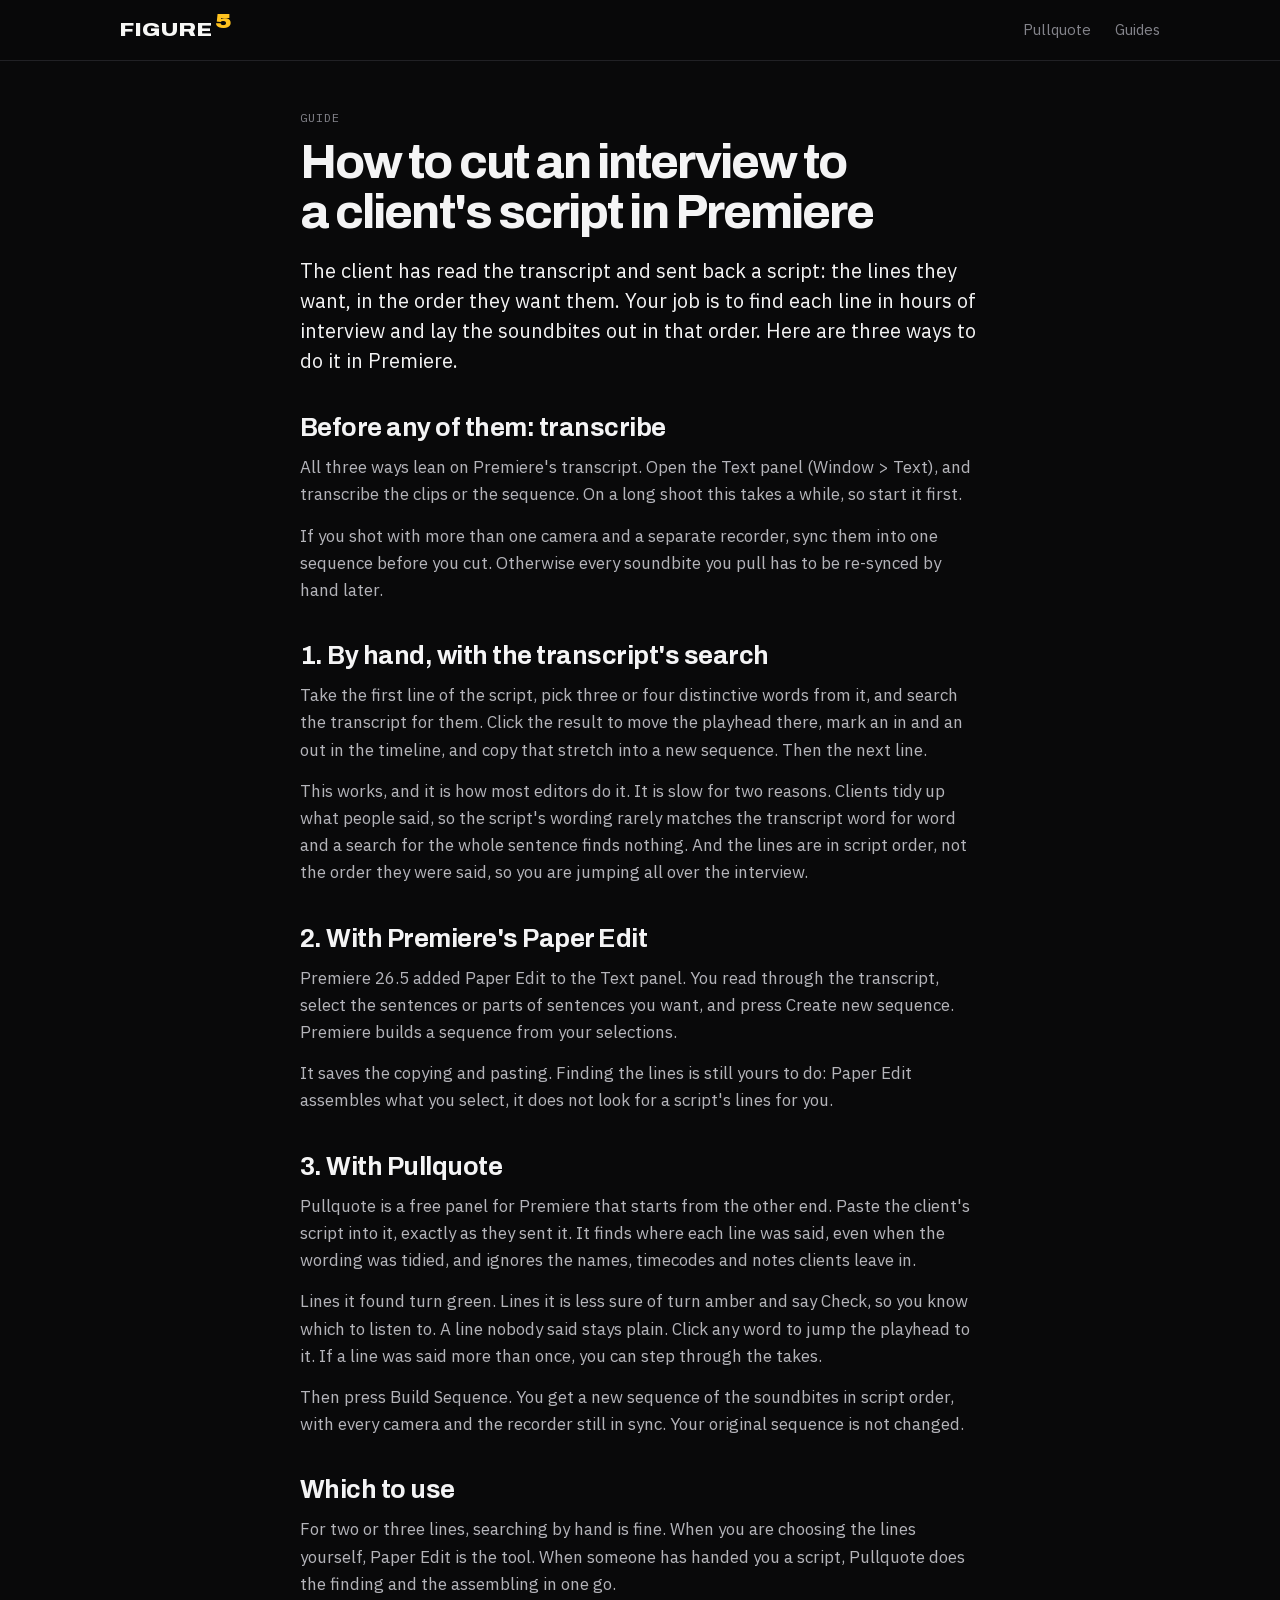
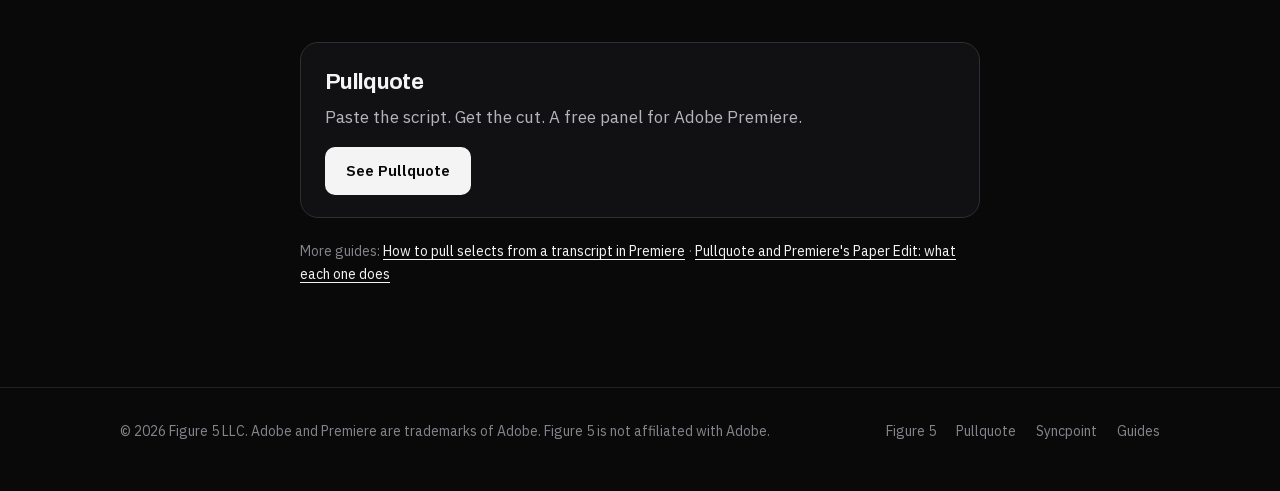
==== commit 2580afb5: "Pullquote demos redrawn to match the panel; wording to suit Co-Authored-By: Claude Fable 5.2 <norepl" ====
--- a/cut-interview-to-script-premiere.html
+++ b/cut-interview-to-script-premiere.html
@@ -76,7 +76,7 @@
   <p>It saves the copying and pasting. Finding the lines is still yours to do: Paper Edit assembles what you select, it does not look for a script&#x27;s lines for you.</p>
   <h2>3. With Pullquote</h2>
   <p>Pullquote is a free panel for Premiere that starts from the other end. Paste the client&#x27;s script into it, exactly as they sent it. It finds where each line was said, even when the wording was tidied, and ignores the names, timecodes and notes clients leave in.</p>
-  <p>Lines it found turn green. Lines it is less sure of turn amber, with a percentage, so you know which to check. A line nobody said stays plain. Click any word to jump the playhead to it. If a line was said more than once, you can step through the takes.</p>
+  <p>Lines it found turn green. Lines it is less sure of turn amber and say Check, so you know which to listen to. A line nobody said stays plain. Click any word to jump the playhead to it. If a line was said more than once, you can step through the takes.</p>
   <p>Then press Build Sequence. You get a new sequence of the soundbites in script order, with every camera and the recorder still in sync. Your original sequence is not changed.</p>
   <h2>Which to use</h2>
   <p>For two or three lines, searching by hand is fine. When you are choosing the lines yourself, Paper Edit is the tool. When someone has handed you a script, Pullquote does the finding and the assembling in one go.</p>
--- a/site.css
+++ b/site.css
@@ -451,6 +451,31 @@
 [data-stage="built"] .pq-main > :not(.pq-done) { opacity: 0; }
 [data-stage="built"] .pq-done { opacity: 1; }
 [data-stage="built"] :is(.pq-edit, .showig, .sp-btn.build) { opacity: 0; }
+/* The panel as of 2026-11-22: Search beside New Script, the two links at the end of the count's line, "Check" on an
+   amber block, and the takes row at the foot of a line said twice. */
+.pq-name { flex: 0 1 auto; }
+.pq-find { flex: 1 1 60px; min-width: 0; max-width: 150px; display: flex; align-items: center; height: 24px; margin-left: 10px; padding: 0 8px; box-sizing: border-box; border: 1px solid #4a4a4a; border-radius: 6px; background: #111; font-size: 12px; color: var(--k-faint); overflow: hidden; white-space: nowrap; opacity: 0; transition: opacity 250ms; }
+.pq-find .ic { flex: none; width: 12px; height: 12px; margin-right: 6px; }
+.pq-edit { margin-left: auto; }
+.pq-find + .pq-edit { margin-left: auto; }
+.pq-find { margin-right: 8px; }
+@media (min-width: 761px) { .demo.pq .pq-doc { height: 236px; } }
+@media (max-width: 760px) { .demo.pq .pq-doc { height: 304px; } .demo.pq .pq-count .lg:nth-child(n+2) { display: none; } }
+.pq-count { flex: 1 1 auto; min-width: 0; overflow: hidden; }
+.pq-links { flex: none; display: flex; margin-left: auto; }
+.pq-link { margin-left: 12px; font-size: 11px; color: #4b9cf5; white-space: nowrap; }
+.pd-sec .pq-link { margin-left: 10px; font-weight: 400; }
+[data-stage="building"] .pq-links { display: none; }
+:is([data-stage="matched"], [data-stage="building"]) .pq-find { opacity: 1; }
+.pct { text-decoration: underline; margin-right: 6px; }
+.tk { display: none; align-items: center; justify-content: flex-end; margin: 5px -18px 0 0; height: 20px; font-size: 11px; color: var(--k-text); white-space: nowrap; }
+:is([data-stage="matched"], [data-stage="building"], [data-stage="built"]) .tk { display: flex; }
+.tk svg { flex: none; }
+.tcount { display: flex; align-items: center; margin: 0 8px; }
+.tdots { display: flex; align-items: center; margin-left: 7px; }
+.tdot { width: 5px; height: 5px; margin-left: 3px; border-radius: 3px; background: var(--k-border); }
+.tdot.cur { background: #2680eb; }
+.tk .tdup { margin-left: 12px; }
 
 .promises.reveal { border-radius: 0; }
 .flow-band { border-top: 0 !important; }
